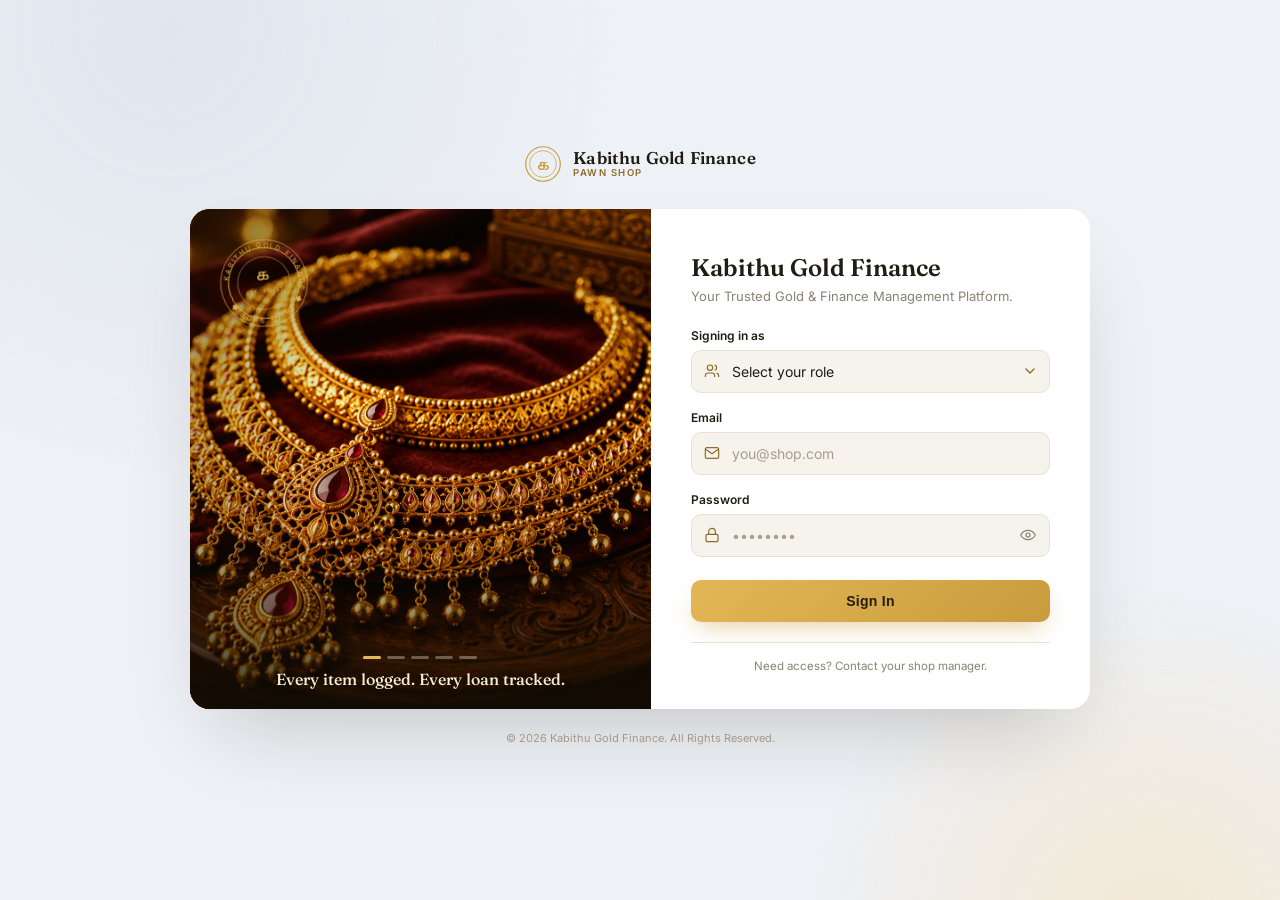
==== frontend/index.html @ 4d939bb2 "Initial production deployment" ====
<!DOCTYPE html>
<html lang="en">
<head>
<meta charset="UTF-8">
<meta name="viewport" content="width=device-width, initial-scale=1.0">
<title>Kabithu Gold Finance</title>
<link rel="stylesheet" href="css/style.css">
</head>
<body>

<div class="bg-blob blob-1" aria-hidden="true"></div>
<div class="bg-blob blob-2" aria-hidden="true"></div>

<main class="page">

  <div class="brandline">
    <svg class="brandline-badge" viewBox="0 0 44 44" aria-hidden="true">
      <circle cx="22" cy="22" r="20" fill="none" stroke="#c89b3c" stroke-width="1.3"/>
      <circle cx="22" cy="22" r="15.5" fill="none" stroke="#c89b3c" stroke-width="0.8"/>
      <text x="22" y="29" text-anchor="middle" font-family="'Fraunces', serif" font-size="18" font-weight="600" fill="#c89b3c">க</text>
    </svg>
    <span class="brandline-word">
      <strong>Kabithu Gold Finance</strong>
      <em>Pawn Shop</em>
    </span>
  </div>

  <div class="login-shell">

    <!-- ---------- Left: photo panel ---------- -->
    <div class="illustration-panel">
      <div class="illu-slideshow" id="illuSlideshow">
        <img
          class="illu-photo is-active"
          src="chain.png"
          alt="Gold bangles, chains and rings laid out on the shop counter"
          loading="eager"
        >
        <img
          class="illu-photo"
          src="pawn.png"
          alt="Illustration of a jewelry balance scale, used to appraise pledged gold"
          loading="lazy"
        >
        <img
          class="illu-photo"
          src="shop.png"
          alt="Illustration of stacked gold bangles"
          loading="lazy"
        >
        <img
          class="illu-photo"
          src="necklace.png"
          alt="Illustration of a gold necklace with pendant, the kind of pledge Kabithu Gold Finance appraises every day"
          loading="lazy"
        >
        <img
          class="illu-photo"
          src="bracelet.jpg"
          alt="Illustration of an open ledger book with handwritten entries and a pen"
          loading="lazy"
        >
      </div>
      <div class="illu-grain" aria-hidden="true"></div>
      <div class="illu-vignette" aria-hidden="true"></div>

      <!-- brass pledge-stamp, the shop's mark on every ticket -->
      <div class="pledge-stamp" aria-hidden="true">
        <svg viewBox="0 0 140 140">
          <defs>
            <path id="stampCircle" d="M 70,70 m -54,0 a 54,54 0 1,1 108,0 a 54,54 0 1,1 -108,0"/>
          </defs>
          <circle cx="70" cy="70" r="66" fill="none" stroke="currentColor" stroke-width="1"/>
          <circle cx="70" cy="70" r="54" fill="none" stroke="currentColor" stroke-width="1.4"/>
          <circle cx="70" cy="70" r="40" fill="none" stroke="currentColor" stroke-width="0.8"/>
          <text font-size="10.4" letter-spacing="2.6" fill="currentColor">
            <textPath href="#stampCircle" startOffset="3%">KABITHU GOLD FINANCE &#9670; PAWN SHOP &#9670;</textPath>
          </text>
          <text x="70" y="66" text-anchor="middle" font-family="'Fraunces', serif" font-size="26" font-weight="600" fill="currentColor">க</text>
          <text x="70" y="86" text-anchor="middle" font-family="'Inter', sans-serif" font-size="8" letter-spacing="1.5" fill="currentColor">EST. TRUST</text>
        </svg>
      </div>

      <div class="illu-dots" id="illuDots" role="tablist" aria-label="Shop photo slideshow"></div>

      <p class="illu-caption">Every item logged. Every loan tracked.</p>
    </div>

    <!-- ---------- Right: credentials panel ---------- -->
    <div class="form-panel">
      <div class="card-heading">
        <h1>Kabithu Gold Finance</h1>
        <p>Your Trusted Gold & Finance Management Platform.</p>
      </div>

      <form id="loginForm" novalidate>

        <div class="field">
          <label for="role">Signing in as</label>
          <div class="input-icon-wrap">
            <svg class="field-icon" viewBox="0 0 24 24" fill="none" stroke="currentColor" stroke-width="1.8">
              <path d="M16 21v-2a4 4 0 0 0-4-4H6a4 4 0 0 0-4 4v2"/>
              <circle cx="9" cy="7" r="4"/>
              <path d="M22 21v-2a4 4 0 0 0-3-3.87"/>
              <path d="M16 3.13a4 4 0 0 1 0 7.75"/>
            </svg>
            <select id="role" name="role" required>
              <option value="" disabled selected>Select your role</option>
              <option value="Manager">Manager</option>
              <option value="Staff">Staff</option>
            </select>
          </div>
        </div>

        <div class="field">
          <label for="email">Email</label>
          <div class="input-icon-wrap">
            <svg class="field-icon" viewBox="0 0 24 24" fill="none" stroke="currentColor" stroke-width="1.8">
              <path d="M4 4h16v16H4z" opacity="0"/>
              <path d="M22 6c0-1.1-.9-2-2-2H4a2 2 0 0 0-2 2v12a2 2 0 0 0 2 2h16a2 2 0 0 0 2-2V6z"/>
              <path d="m22 6-10 7L2 6"/>
            </svg>
            <input type="email" id="email" name="email" placeholder="you@shop.com" autocomplete="username" required>
          </div>
        </div>

        <div class="field">
          <label for="password">Password</label>
          <div class="input-icon-wrap">
            <svg class="field-icon" viewBox="0 0 24 24" fill="none" stroke="currentColor" stroke-width="1.8">
              <rect x="3" y="11" width="18" height="11" rx="2"/>
              <path d="M7 11V7a5 5 0 0 1 10 0v4"/>
            </svg>
            <input type="password" id="password" name="password" class="pw-input" placeholder="••••••••" autocomplete="current-password" required>
            <button type="button" class="toggle-visibility" id="togglePw" aria-label="Show password">
              <svg id="eyeIcon" viewBox="0 0 24 24" fill="none" stroke="currentColor" stroke-width="1.8">
                <path d="M1 12s4-7 11-7 11 7 11 7-4 7-11 7-11-7-11-7z"/>
                <circle cx="12" cy="12" r="3"/>
              </svg>
            </button>
          </div>
        </div>

        <div class="error-banner" id="errorBanner" role="alert">
          <svg viewBox="0 0 24 24" fill="none" stroke="currentColor" stroke-width="2">
            <circle cx="12" cy="12" r="10"/>
            <line x1="12" y1="8" x2="12" y2="12"/>
            <line x1="12" y1="16" x2="12.01" y2="16"/>
          </svg>
          <span id="errorText">Something went wrong.</span>
        </div>

        <button type="submit" class="submit-btn" id="submitBtn">
          <span class="spinner"></span>
          <span class="submit-label">Sign In</span>
        </button>

      </form>

      <div class="card-footer">
        <p>Need access? Contact your shop manager.</p>
      </div>
    </div>

  </div>

  <p class="page-footer">&copy; 2026 Kabithu Gold Finance. All Rights Reserved.</p>
</main>

<script src="slideshow.js"></script>
<script src="js/login.js"></script>
</body>
</html>
---- frontend/css/style.css ----
/* =========================================================
   Pawn Shop ERP — Login (split layout: illustration + form)
   Light theme with brass/gold accents, tying back to the
   pawnbroker's ledger and jewelry-counter world.
   ========================================================= */

@import url('https://fonts.googleapis.com/css2?family=Fraunces:opsz,wght@9..144,400;9..144,500;9..144,600&family=Inter:wght@400;500;600;700&display=swap');

:root {
  --bg-page: #eef1f6;
  --blob-1: #dfe6ee;
  --blob-2: #f3e8d3;
  --panel-white: #ffffff;
  --illu-bg-a: #faedd2;
  --illu-bg-b: #f3d9a4;
  --ink: #221d14;
  --muted: #8a8272;
  --line: #e7e1d4;
  --field-bg: #f6f3ec;
  --brass: #c89b3c;
  --brass-bright: #e3b756;
  --brass-dim: #8c6e28;
  --maroon: #7c2a28;
  --error: #b23a2e;
  --error-bg: #fbeae8;
  --focus-ring: rgba(200, 155, 60, 0.28);
  --radius: 10px;
}

* { box-sizing: border-box; }
html, body { height: 100%; margin: 0; }

body {
  font-family: 'Inter', -apple-system, sans-serif;
  color: var(--ink);
  background: var(--bg-page);
  min-height: 100%;
  position: relative;
}

/* ---------- Soft background blobs ---------- */
.bg-blob {
  position: fixed;
  border-radius: 50%;
  filter: blur(2px);
  pointer-events: none;
  z-index: 0;
}
.blob-1 {
  width: 900px; height: 900px;
  top: -420px; left: -280px;
  background: radial-gradient(circle, var(--blob-1), transparent 70%);
}
.blob-2 {
  width: 700px; height: 700px;
  bottom: -380px; right: -220px;
  background: radial-gradient(circle, var(--blob-2), transparent 70%);
}

/* ---------- Page shell ---------- */
.page {
  position: relative;
  z-index: 1;
  min-height: 100vh;
  display: flex;
  flex-direction: column;
  align-items: center;
  justify-content: center;
  padding: 48px 20px;
  overflow-x: hidden; /* clip the decorative .bg-blob circles, scoped to the login page only */
}

.brandline {
  display: flex;
  align-items: center;
  gap: 11px;
  margin-bottom: 26px;
}
.brandline-badge { width: 38px; height: 38px; flex-shrink: 0; }
.brandline-word {
  display: flex;
  flex-direction: column;
  line-height: 1.05;
}
.brandline-word strong {
  font-family: 'Fraunces', serif;
  font-weight: 600;
  font-size: 17px;
  color: var(--ink);
  letter-spacing: 0.01em;
}
.brandline-word em {
  font-style: normal;
  font-family: 'Inter', sans-serif;
  font-weight: 600;
  font-size: 9.5px;
  letter-spacing: 0.16em;
  text-transform: uppercase;
  color: var(--brass-dim);
  margin-top: 2px;
}

/* ---------- Split card ---------- */
.login-shell {
  width: 100%;
  max-width: 900px;
  background: var(--panel-white);
  border-radius: 20px;
  box-shadow: 0 40px 80px -30px rgba(30, 25, 10, 0.22);
  display: grid;
  grid-template-columns: 1.05fr 1fr;
  overflow: hidden;
}

/* Standalone card utility - used by dashboard.html (no split layout) */
.card {
  width: 100%;
  max-width: 420px;
  background: var(--panel-white);
  border-radius: 20px;
  box-shadow: 0 40px 80px -30px rgba(30, 25, 10, 0.22);
  padding: 40px 34px;
}

/* ---------- Left: photo panel ---------- */
.illustration-panel {
  position: relative;
  background: #1a1409;
  padding: 0;
  display: flex;
  flex-direction: column;
  align-items: center;
  justify-content: flex-end;
  overflow: hidden;
  min-height: 480px;
}

.illu-photo {
  position: absolute;
  inset: 0;
  width: 100%;
  height: 100%;
  object-fit: cover;
  object-position: 60% 40%;
  filter: saturate(1.04) contrast(1.02);
  opacity: 0;
  transition: opacity 1.1s ease;
}
.illu-photo.is-active { opacity: 1; }

/* subtle film-grain texture over the photo, for a less "stock" finish */
.illu-grain {
  position: absolute;
  inset: 0;
  opacity: 0.16;
  mix-blend-mode: overlay;
  background-image: url("data:image/svg+xml,%3Csvg xmlns='http://www.w3.org/2000/svg' width='120' height='120'%3E%3Cfilter id='n'%3E%3CfeTurbulence type='fractalNoise' baseFrequency='0.85' numOctaves='2' stitchTiles='stitch'/%3E%3C/filter%3E%3Crect width='100%25' height='100%25' filter='url(%23n)'/%3E%3C/svg%3E");
  pointer-events: none;
}

/* warm vignette so the brass stamp + caption stay legible over any photo */
.illu-vignette {
  position: absolute;
  inset: 0;
  background:
    linear-gradient(0deg, rgba(20,14,4,0.82) 0%, rgba(20,14,4,0.15) 38%, rgba(20,14,4,0.05) 60%, rgba(20,14,4,0.28) 100%),
    linear-gradient(100deg, rgba(20,14,4,0.35) 0%, transparent 32%);
  pointer-events: none;
}

/* the pledge stamp — a brass circular seal, like the mark on a pawn ticket */
.pledge-stamp {
  position: absolute;
  top: 28px;
  left: 28px;
  width: 92px;
  height: 92px;
  color: var(--brass-bright);
  opacity: 0.92;
  transform: rotate(-8deg);
  filter: drop-shadow(0 2px 6px rgba(0,0,0,0.35));
  z-index: 2;
}
.pledge-stamp svg { width: 100%; height: 100%; }

.illu-caption {
  position: relative;
  z-index: 2;
  margin: 0;
  padding: 0 28px 20px;
  font-family: 'Fraunces', serif;
  font-size: 16px;
  font-weight: 500;
  color: #f7ecd4;
  text-align: left;
  text-shadow: 0 1px 8px rgba(0,0,0,0.4);
}

.illu-credit {
  position: relative;
  z-index: 2;
  margin: 0;
  padding: 0 28px 20px;
  font-size: 10.5px;
  color: rgba(247,236,212,0.55);
  text-align: left;
}

/* slideshow progress dots */
.illu-dots {
  position: relative;
  z-index: 2;
  display: flex;
  gap: 6px;
  padding: 0 28px 10px;
}
.illu-dots button {
  width: 18px;
  height: 3px;
  border-radius: 2px;
  border: none;
  background: rgba(247,236,212,0.35);
  padding: 0;
  cursor: pointer;
  overflow: hidden;
  position: relative;
}
.illu-dots button::after {
  content: '';
  position: absolute;
  inset: 0;
  background: var(--brass-bright);
  transform-origin: left;
  transform: scaleX(0);
}
.illu-dots button.is-active::after {
  animation: dotFill 5s linear forwards;
}
@keyframes dotFill { from { transform: scaleX(0); } to { transform: scaleX(1); } }

/* ---------- Right: form panel ---------- */
.form-panel {
  padding: 44px 40px 36px;
  display: flex;
  flex-direction: column;
  justify-content: center;
}

.card-heading { margin: 0 0 24px; }
.card-heading h1 {
  font-family: 'Fraunces', serif;
  font-size: 24px;
  font-weight: 600;
  margin: 0 0 6px;
  color: var(--ink);
}
.card-heading p {
  margin: 0;
  font-size: 13px;
  color: var(--muted);
}

form { display: flex; flex-direction: column; gap: 17px; }

.field label {
  display: block;
  font-size: 12px;
  font-weight: 600;
  color: var(--ink);
  margin-bottom: 7px;
}

/* ---------- Inputs with leading icon ---------- */
.input-icon-wrap {
  position: relative;
  display: flex;
  align-items: center;
}

.field-icon {
  position: absolute;
  left: 13px;
  width: 16px;
  height: 16px;
  color: var(--brass-dim);
  pointer-events: none;
}

input[type="email"],
input[type="password"],
input.pw-input,
select#role {
  width: 100%;
  background: var(--field-bg);
  border: 1px solid var(--line);
  border-radius: var(--radius);
  color: var(--ink);
  font-family: 'Inter', sans-serif;
  font-size: 14px;
  padding: 12px 14px 12px 40px;
  transition: border-color 0.15s ease, box-shadow 0.15s ease, background 0.15s ease;
}

input::placeholder { color: #a89f8a; }

input:focus, select#role:focus {
  outline: none;
  border-color: var(--brass);
  background: #fffdf8;
  box-shadow: 0 0 0 3px var(--focus-ring);
}

select#role {
  appearance: none;
  -webkit-appearance: none;
  cursor: pointer;
  padding-right: 36px;
  background-image:
    url('data:image/svg+xml;utf8,<svg xmlns="http://www.w3.org/2000/svg" width="10" height="6" viewBox="0 0 10 6"><path d="M1 1l4 4 4-4" stroke="%238c6e28" stroke-width="1.4" fill="none" stroke-linecap="round" stroke-linejoin="round"/></svg>');
  background-repeat: no-repeat;
  background-position: right 14px center;
}

.password-wrap { display: contents; } /* legacy selector safety, unused now */

.input-icon-wrap input.pw-input { padding-right: 40px; }

.toggle-visibility {
  position: absolute;
  right: 8px;
  background: none;
  border: none;
  color: var(--muted);
  cursor: pointer;
  padding: 6px;
  display: flex;
  border-radius: 6px;
}
.toggle-visibility:hover { color: var(--brass); }
.toggle-visibility svg { width: 16px; height: 16px; }

/* ---------- Submit button ---------- */
.submit-btn {
  margin-top: 6px;
  background: linear-gradient(135deg, var(--brass-bright), var(--brass));
  color: #241d0d;
  border: none;
  border-radius: var(--radius);
  padding: 13px 16px;
  font-size: 14px;
  font-weight: 700;
  letter-spacing: 0.02em;
  cursor: pointer;
  transition: filter 0.15s ease, transform 0.05s ease, box-shadow 0.15s ease;
  display: flex;
  align-items: center;
  justify-content: center;
  gap: 8px;
  box-shadow: 0 10px 24px -8px rgba(200, 155, 60, 0.55);
}
.submit-btn:hover { filter: brightness(1.05); }
.submit-btn:active { transform: translateY(1px); }
.submit-btn:disabled { opacity: 0.6; cursor: not-allowed; filter: none; box-shadow: none; }

.spinner {
  width: 14px;
  height: 14px;
  border: 2px solid rgba(36,29,13,0.3);
  border-top-color: #241d0d;
  border-radius: 50%;
  animation: spin 0.7s linear infinite;
  display: none;
}
.submit-btn.loading .spinner { display: inline-block; }
.submit-btn.loading .submit-label { opacity: 0.7; }

@keyframes spin { to { transform: rotate(360deg); } }

/* ---------- Error banner ---------- */
.error-banner {
  display: none;
  align-items: flex-start;
  gap: 8px;
  background: var(--error-bg);
  border: 1px solid #f2c6c0;
  color: var(--error);
  font-size: 12.5px;
  padding: 10px 12px;
  border-radius: var(--radius);
  line-height: 1.45;
}
.error-banner.visible { display: flex; }
.error-banner svg { width: 14px; height: 14px; flex-shrink: 0; margin-top: 1px; }

/* ---------- Footer ---------- */
.card-footer {
  margin-top: 20px;
  padding-top: 16px;
  border-top: 1px solid var(--line);
  text-align: center;
}
.card-footer p { margin: 0; font-size: 11.5px; color: var(--muted); }

.page-footer {
  text-align: center;
  margin-top: 22px;
  font-size: 11px;
  color: #a39a86;
}

@media (prefers-reduced-motion: reduce) {
  .spinner { animation: none; }
  .illu-photo { transition: none; }
  .illu-dots button::after { animation: none !important; }
  * { transition: none !important; }
}

/* ---------- Responsive: stack on small screens ---------- */
@media (max-width: 760px) {
  .login-shell {
    grid-template-columns: 1fr;
    max-width: 420px;
  }
  .illustration-panel { min-height: 220px; }
  .pledge-stamp { width: 72px; height: 72px; top: 18px; left: 18px; }
  .illu-caption { font-size: 14px; padding: 0 20px 4px; }
  .illu-credit { padding: 0 20px 14px; }
  .form-panel { padding: 32px 24px 28px; }
}

@media (max-width: 420px) {
  .page { padding: 32px 14px; }
}

/* =========================================================
   Dashboard / Workspace (app-shell)
   ========================================================= */

.app-shell {
  min-height: 100vh;
  display: flex;
  flex-direction: column;
  background: var(--bg-page);
}

/* ---------- Topbar ---------- */
#topbar {
  display: flex;
  align-items: center;
  justify-content: space-between;
  gap: 16px;
  background: var(--panel-white);
  border-bottom: 1px solid var(--line);
  padding: 12px 20px;
  position: sticky;
  top: 0;
  z-index: 30;
}
.topbar-brand {
  display: flex;
  align-items: center;
  gap: 10px;
  font-family: 'Fraunces', serif;
  font-weight: 600;
  font-size: 16px;
  color: var(--ink);
}
.badge-mark {
  width: 30px;
  height: 30px;
  flex-shrink: 0;
}
.topbar-right {
  display: flex;
  align-items: center;
  gap: 14px;
}
.searchbar {
  width: 260px;
  max-width: 40vw;
  background: var(--field-bg);
  border: 1px solid var(--line);
  border-radius: var(--radius);
  padding: 8px 12px;
  font-family: 'Inter', sans-serif;
  font-size: 13px;
  color: var(--ink);
}
.searchbar:focus {
  outline: none;
  border-color: var(--brass);
  background: #fffdf8;
  box-shadow: 0 0 0 3px var(--focus-ring);
}
.who {
  font-size: 12.5px;
  color: var(--muted);
  white-space: nowrap;
}
#tamilToggle {
  min-width: 60px;
  white-space: nowrap;
  text-align: center;
  font-weight: 700;
  color: var(--brass, #c89b3c);
  border-color: var(--brass, #c89b3c);
}
#tamilToggle[aria-pressed="true"] {
  background: var(--brass, #c89b3c);
  color: #fff;
}

/* ---------- Buttons ---------- */
.btn {
  font-family: 'Inter', sans-serif;
  font-size: 13px;
  font-weight: 600;
  color: var(--ink);
  background: var(--panel-white);
  border: 1px solid var(--line);
  border-radius: var(--radius);
  padding: 9px 14px;
  cursor: pointer;
  transition: border-color 0.15s ease, background 0.15s ease;
}
.btn:hover { border-color: var(--brass); }
.btn-sm { padding: 6px 11px; font-size: 12.5px; }
.btn-primary {
  background: linear-gradient(135deg, var(--brass-bright), var(--brass));
  color: #241d0d;
  border: none;
  box-shadow: 0 6px 16px -6px rgba(200, 155, 60, 0.55);
}
.btn-primary:hover { filter: brightness(1.05); }
.btn-danger {
  background: var(--panel-white);
  color: var(--error);
  border: 1px solid #e8c4bd;
}
.btn-danger:hover { background: var(--error-bg); border-color: var(--error); }

/* ---------- Layout: sidebar + main ---------- */
#layout {
  flex: 1;
  display: flex;
  align-items: stretch;
  min-height: calc(100vh - 57px);
}

#sidebar {
  width: 210px;
  flex-shrink: 0;
  background: var(--panel-white);
  border-right: 1px solid var(--line);
  padding: 14px 10px;
  display: flex;
  flex-direction: column;
  gap: 2px;

  /* Keep sidebar visible for the full viewport */
  position: sticky;
  top: 57px;
  height: calc(100vh - 57px);
  overflow-y: auto;
}

#sidebar button {
  text-align: left;
  background: none;
  border: none;
  border-radius: 8px;
  padding: 10px 14px;
  font-family: 'Inter', sans-serif;
  font-size: 13.5px;
  font-weight: 500;
  color: var(--ink);
  cursor: pointer;
}

#sidebar button:hover { background: var(--field-bg); }
#sidebar button.active {
  background: var(--illu-bg-a);
  color: var(--brass-dim);
  font-weight: 600;
}

#main {
  flex: 1;
  min-width: 0;
  padding: 24px 28px 60px;
}

/* ---------- Mobile sidebar ---------- */
@media (max-width: 860px) {
  #sidebar {
    position: fixed;
    top: 57px;
    left: 0;
    bottom: 0;
    height: auto;
    min-height: 0;
    transform: translateX(-100%);
    transition: transform 0.2s ease;
    z-index: 25;
    box-shadow: 12px 0 24px -12px rgba(0,0,0,0.15);
    overflow-y: auto;
  }

  #sidebar.open { transform: translateX(0); }
  .searchbar { display: none; }
  #main { padding: 18px 16px 60px; }
}

/* ---------- Headings / text helpers ---------- */
#main h2 {
  font-family: 'Fraunces', serif;
  font-weight: 600;
  font-size: 21px;
  color: var(--ink);
  margin: 0;
}
#main h3 {
  font-family: 'Fraunces', serif;
  font-weight: 600;
  font-size: 15px;
  color: var(--ink);
  margin: 22px 0 10px;
}
.toprow {
  display: flex;
  align-items: center;
  justify-content: space-between;
  flex-wrap: wrap;
  gap: 10px;
  margin-bottom: 4px;
}
.muted { color: var(--muted); font-size: 13px; }
.loading-row { color: var(--muted); font-size: 13px; padding: 20px 0; }

/* ---------- Metric grid ---------- */
.grid { display: grid; gap: 14px; }
.grid-4 { grid-template-columns: repeat(4, 1fr); }
@media (max-width: 900px) { .grid-4 { grid-template-columns: repeat(2, 1fr); } }
@media (max-width: 480px) { .grid-4 { grid-template-columns: 1fr; } }

.metric {
  background: var(--panel-white);
  border: 1px solid var(--line);
  border-radius: 14px;
  padding: 16px 18px;
}
.metric .label {
  font-size: 12px;
  color: var(--muted);
  margin-bottom: 6px;
}
.metric .value {
  font-family: 'Fraunces', serif;
  font-size: 21px;
  font-weight: 600;
  color: var(--ink);
}

/* ---------- Cards / tables (dashboard context) ---------- */
#main .card {
  max-width: none;
  width: auto;
  box-shadow: none;
  border: 1px solid var(--line);
  border-radius: 14px;
  padding: 0;
  overflow: hidden;
}

table {
  width: 100%;
  border-collapse: collapse;
  font-size: 13.5px;
}
thead th {
  text-align: left;
  font-size: 11.5px;
  font-weight: 600;
  letter-spacing: 0.02em;
  text-transform: uppercase;
  color: var(--muted);
  background: var(--field-bg);
  padding: 10px 16px;
  border-bottom: 1px solid var(--line);
}
tbody td {
  padding: 12px 16px;
  border-bottom: 1px solid var(--line);
  color: var(--ink);
}
tbody tr:last-child td { border-bottom: none; }
tbody tr:hover { background: #fbf9f4; }
td a { color: var(--brass-dim); font-weight: 600; text-decoration: none; }
td a:hover { text-decoration: underline; }

/* ---------- Status badges ---------- */
.badge {
  display: inline-block;
  font-size: 11px;
  font-weight: 600;
  padding: 3px 9px;
  border-radius: 999px;
  letter-spacing: 0.01em;
}
.b-blue  { background: #e6eefb; color: #2f5fa8; }
.b-amber { background: #fbf0d9; color: #93711a; }
.b-red   { background: var(--error-bg); color: var(--error); }
.b-green { background: #e5f5ea; color: #1f7a43; }
.b-gray  { background: #eee; color: #6b6b6b; }

/* ---------- Ticket detail ---------- */
.ticket-head {
  display: flex;
  align-items: flex-start;
  justify-content: space-between;
  flex-wrap: wrap;
  gap: 14px;
  margin-bottom: 18px;
}
.ticket-head-id {
  display: flex;
  align-items: center;
  gap: 10px;
  flex-wrap: wrap;
}
.ticket-head-id h2 {
  font-family: 'Fraunces', serif;
  font-weight: 600;
  font-size: 26px;
  color: var(--ink);
  margin: 0;
  letter-spacing: 0.01em;
}
.ticket-actions { display: flex; gap: 8px; flex-wrap: wrap; align-items: center; }
/* The generic "#main select" rule (padding 10px 12px, width 100%) outweighs the plain
   .btn-sm class on #statusSelect because it's ID-scoped, so the status dropdown ended up
   taller and full-width instead of sitting flush with the Print ticket button. This
   ID-scoped override restores the same height/padding/width as the surrounding .btn-sm
   buttons so both sit on one row, aligned. */
#main .ticket-actions select.status-select {
  width: auto;
  flex-shrink: 0;
  padding: 6px 28px 6px 11px;
  font-size: 12.5px;
}
.status-select-wrap {
  display: inline-flex;
  align-items: center;
  gap: 6px;
}
.status-select-label {
  font-size: 11.5px;
  font-weight: 600;
  color: var(--muted, #8a7f68);
  text-transform: uppercase;
  letter-spacing: 0.03em;
}
/* View-only users (no 'edit' permission) still see the current status, just
   can't change it — style the disabled state like a badge rather than a greyed-out
   broken control. */
#main .ticket-actions select.status-select:disabled {
  opacity: 1;
  color: var(--ink);
  background: var(--panel-white);
  cursor: default;
}

.ticket-summary-strip {
  display: grid;
  grid-template-columns: repeat(3, 1fr);
  gap: 14px;
  margin-bottom: 22px;
}
@media (max-width: 720px) { .ticket-summary-strip { grid-template-columns: 1fr; } }
.ticket-summary-card {
  background: var(--panel-white);
  border: 1px solid var(--line);
  border-top: 3px solid var(--brass);
  border-radius: 14px;
  padding: 16px 18px;
}
.ticket-summary-card .label {
  font-size: 11.5px;
  text-transform: uppercase;
  letter-spacing: 0.04em;
  color: var(--muted);
  margin-bottom: 6px;
}
.ticket-summary-card .value {
  font-family: 'Fraunces', serif;
  font-size: 24px;
  font-weight: 600;
  color: var(--ink);
}
.ticket-summary-card.is-warn { border-top-color: var(--error); }
.ticket-summary-card.is-warn .value { color: var(--error); }

.kv-card {
  background: var(--panel-white);
  border: 1px solid var(--line);
  border-radius: 14px;
  padding: 20px 22px 8px;
}
.kv-card > h3 { margin: 0 0 6px; }
.kv-list { display: flex; flex-direction: column; }
.kv-row {
  display: flex;
  align-items: baseline;
  justify-content: space-between;
  gap: 16px;
  padding: 11px 0;
  border-bottom: 1px solid var(--line);
}
.kv-row:last-child { border-bottom: none; }
.kv-row .kv-label {
  font-size: 12.5px;
  color: var(--muted);
  white-space: nowrap;
}
.kv-row .kv-value {
  font-size: 14px;
  color: var(--ink);
  font-weight: 500;
  text-align: right;
}
.kv-row .kv-value a { color: var(--brass-dim); font-weight: 600; text-decoration: none; }
.kv-row .kv-value a:hover { text-decoration: underline; }
.kv-row.kv-total {
  margin: 6px -22px -1px;
  padding: 13px 22px;
  background: var(--field-bg);
  border-bottom: none;
  border-top: 1px solid var(--line);
}
.kv-row.kv-total .kv-label { color: var(--ink); font-weight: 600; font-size: 13px; }
.kv-row.kv-total .kv-value { font-family: 'Fraunces', serif; font-size: 18px; font-weight: 600; }
.kv-row.kv-balance .kv-value { color: var(--brass-dim); }

.qr-card {
  background: var(--panel-white);
  border: 1px solid var(--line);
  border-radius: 14px;
  padding: 24px;
  text-align: center;
  display: flex;
  flex-direction: column;
  align-items: center;
  justify-content: center;
}
.qr-card h3 { margin-top: 0; }
.qr-frame {
  background: var(--panel-white);
  border: 1px solid var(--line);
  border-radius: 10px;
  padding: 14px;
  display: inline-flex;
  margin: 6px 0 12px;
}

/* ---------- Toast ---------- */
.toast {
  background: #26311f;
  color: #f3f7ec;
  border-radius: 10px;
  padding: 11px 16px;
  font-size: 13px;
  margin-bottom: 14px;
  box-shadow: 0 10px 24px -10px rgba(0,0,0,0.35);
}
.toast.error { background: var(--maroon); color: #fdf0ef; }

/* ---------- Generic form controls inside dashboard views ---------- */
#main label,
.modal-bg label {
  display: block;
  font-size: 12px;
  font-weight: 600;
  color: var(--ink);
  margin: 12px 0 6px;
}
#main input,
#main select,
#main textarea,
.modal-bg input,
.modal-bg select,
.modal-bg textarea {
  width: 100%;
  background: var(--field-bg);
  border: 1px solid var(--line);
  border-radius: var(--radius);
  color: var(--ink);
  font-family: 'Inter', sans-serif;
  font-size: 13.5px;
  padding: 10px 12px;
}
#main input:focus,
#main select:focus,
#main textarea:focus,
.modal-bg input:focus,
.modal-bg select:focus,
.modal-bg textarea:focus {
  outline: none;
  border-color: var(--brass);
  background: #fffdf8;
  box-shadow: 0 0 0 3px var(--focus-ring);
}
.modal-bg .card { box-shadow: 0 40px 80px -30px rgba(30,25,10,0.28); }
/* NOTE: "#main .card" below is an ID-scoped rule (padding:0, border, etc. — meant for
   table-wrapper cards) and its specificity beats plain ".modal-bg .card"/".card" rules
   even when declared later. Modal cards live inside #main, so they need an equally
   ID-scoped override here or their padding collapses to 0 and fields butt up against
   the card edge — this was the root cause of the misaligned "New customer" modal. */
#main .modal-bg .card {
  padding: 32px 32px 28px;
  overflow-y: auto;
}
/* Same fix for standalone form cards outside modals (e.g. Settings) */
#main .card.form-card {
  padding: 26px 28px 28px;
  overflow: visible;
}
.modal-bg h3:first-child { margin-top: 0; }

/* ---------- Form grid (two-column modal forms: customer / ticket) ---------- */
.form-grid {
  display: grid;
  grid-template-columns: 1fr 1fr;
  column-gap: 18px;
  row-gap: 16px;
  margin: 18px 0 4px;
}
.form-grid .field { min-width: 0; } /* prevents grid items from overflowing their track */
.form-grid .field-full { grid-column: 1 / -1; }
/* ID-scoped to beat "#main label { margin: 12px 0 6px }" */
#main .form-grid .field label {
  margin: 0 0 6px;
}
.form-grid .field input,
.form-grid .field select,
.form-grid .field textarea {
  margin: 0;
  box-sizing: border-box;
}
@media (max-width: 560px) {
  .form-grid { grid-template-columns: 1fr; }
}

/* ---------- Field-level validation states ---------- */
.field-err {
  display: block;
  min-height: 0;
  font-size: 11px;
  font-weight: 500;
  color: var(--error);
  margin-top: 4px;
}
.form-grid .field.invalid input,
.form-grid .field.invalid select,
.form-grid .field.invalid textarea,
.field.invalid input,
.field.invalid select,
.field.invalid textarea {
  border-color: var(--error);
  background: var(--error-bg);
}
.field.invalid input:focus,
.field.invalid select:focus,
.field.invalid textarea:focus {
  box-shadow: 0 0 0 3px rgba(178, 58, 46, 0.18);
}

/* ---------- Read-only / auto-generated fields (e.g. Customer ID preview) ---------- */
.field-hint {
  display: block;
  font-size: 11px;
  color: var(--muted);
  margin-top: 5px;
}
.form-grid .field input:disabled,
.field input:disabled {
  background: #ece6d6;
  color: var(--muted);
  border-style: dashed;
  cursor: not-allowed;
}

/* ---------- Checkbox row (e.g. acknowledgement line) ---------- */
.checkbox-row {
  display: flex;
  align-items: flex-start;
  gap: 9px;
  margin: 16px 0 0;
  font-size: 12.5px;
  font-weight: 500;
  line-height: 1.5;
  color: var(--ink);
  cursor: pointer;
}
.checkbox-row input[type="checkbox"] {
  width: 16px;
  height: 16px;
  flex-shrink: 0;
  margin-top: 2px;
  accent-color: var(--brass);
  cursor: pointer;
}

/* ---------- Customer detail header ---------- */
.detail-header {
  display: flex;
  align-items: center;
  justify-content: space-between;
  flex-wrap: wrap;
  gap: 14px;
}
.detail-header-main {
  display: flex;
  align-items: center;
  gap: 16px;
}
.detail-avatar {
  width: 52px;
  height: 52px;
  flex-shrink: 0;
  border-radius: 50%;
  display: flex;
  align-items: center;
  justify-content: center;
  background: linear-gradient(135deg, var(--brass-bright), var(--brass));
  color: #2a2110;
  font-family: 'Fraunces', serif;
  font-weight: 600;
  font-size: 18px;
  letter-spacing: 0.02em;
}
.detail-sub {
  font-size: 13px;
  color: var(--muted);
}
.detail-header-actions {
  display: flex;
  align-items: center;
  gap: 12px;
}

/* ---------- Customer detail info card ---------- */
/* ID-scoped for the same reason as "#main .modal-bg .card" above: "#main .card"
   sets padding:0 for table-wrapper cards, so this needs equal specificity to win. */
#main .card.detail-header {
  padding: 22px 24px;
}

/* ---------- Dashboard hero banner ---------- */
.dashboard-hero {
  position: relative;
  width: 100%;
  height: 180px;
  border-radius: 16px;
  overflow: hidden;
  margin-bottom: 22px;
  box-shadow: 0 16px 32px -18px rgba(30, 25, 10, 0.35);
}
.dashboard-hero img {
  width: 100%;
  height: 100%;
  object-fit: cover;
  object-position: center 65%;
  display: block;
}
.dashboard-hero-overlay {
  position: absolute;
  inset: 0;
  display: flex;
  align-items: flex-end;
  padding: 16px 22px;
  background: linear-gradient(0deg, rgba(20,14,4,0.72) 0%, rgba(20,14,4,0.05) 60%);
}
.dashboard-hero-overlay span {
  font-family: 'Fraunces', serif;
  font-weight: 600;
  font-size: 19px;
  color: #f7ecd4;
  text-shadow: 0 1px 8px rgba(0,0,0,0.4);
}
@media (max-width: 600px) {
  .dashboard-hero { height: 120px; }
}
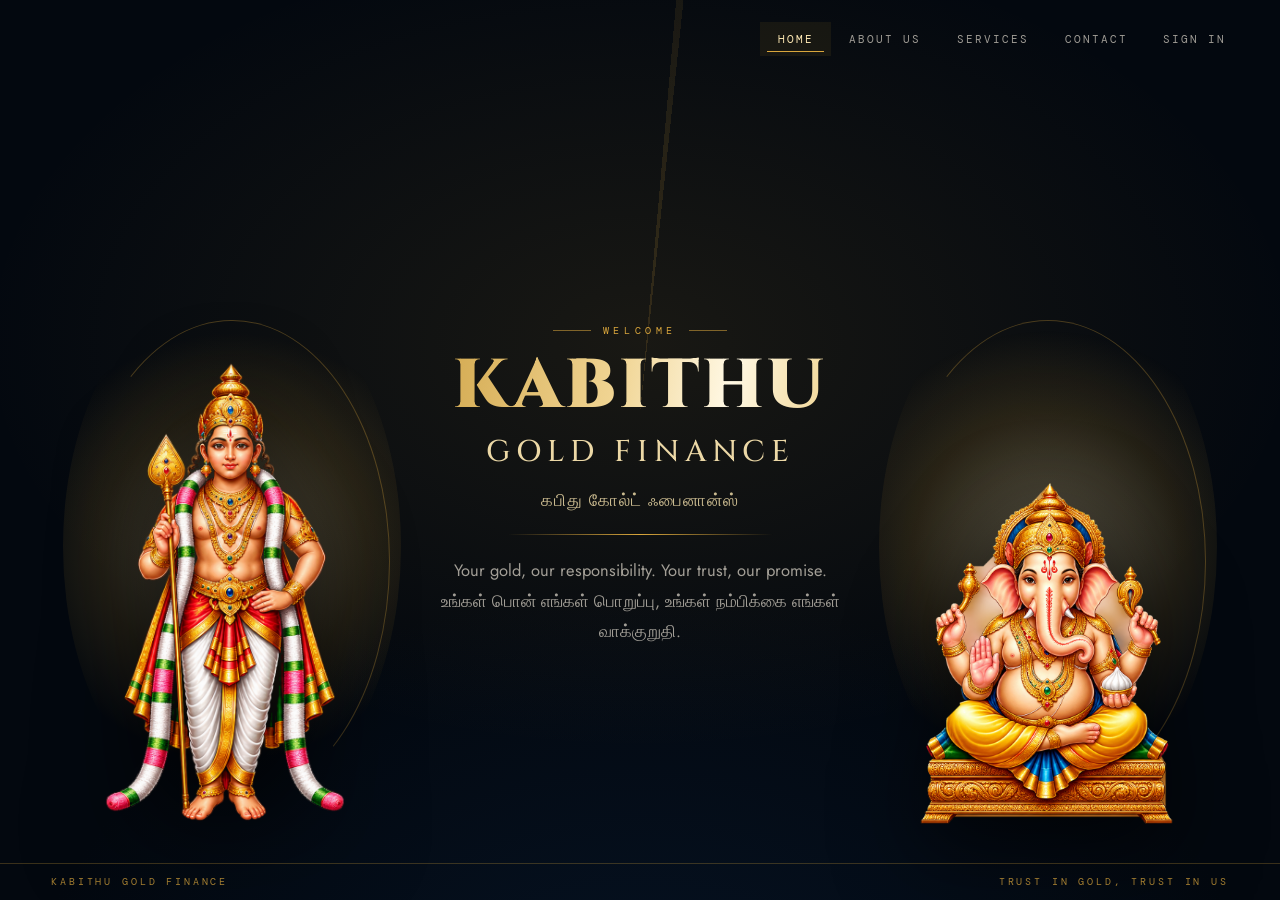
==== commit df54bc09: "Updated frontend changes" ====
--- a/frontend/index.html
+++ b/frontend/index.html
@@ -1,173 +1,216 @@
 <!DOCTYPE html>
 <html lang="en">
 <head>
-<meta charset="UTF-8">
-<meta name="viewport" content="width=device-width, initial-scale=1.0">
+<meta charset="UTF-8" />
+<meta name="viewport" content="width=device-width, initial-scale=1" />
 <title>Kabithu Gold Finance</title>
-<link rel="stylesheet" href="css/style.css">
+<meta name="description" content="Kabithu Gold Finance — gold loans built on trust. Trust in Gold, Trust in Us." />
+<link rel="preconnect" href="https://fonts.googleapis.com" />
+<link rel="preconnect" href="https://fonts.gstatic.com" crossorigin />
+<link href="https://fonts.googleapis.com/css2?family=Cinzel:wght@500;700;900&family=DM+Mono:wght@300;400&family=Jost:wght@300;400&display=swap" rel="stylesheet" />
+<style>
+/* ===== tokens ===== */
+:root{
+  --ink:#03080f;
+  --navy:#061426;
+  --gold:#d9a63c;
+  --gold-lt:#ffeab4;
+  --bone:#f1e9dc;
+  --line:rgba(217,166,60,.26);
+  --serif:'Cinzel',serif;
+  --mono:'DM Mono',ui-monospace,monospace;
+  --sans:'Jost',system-ui,sans-serif;
+  --ease:cubic-bezier(.18,.86,.22,1);
+}
+*{box-sizing:border-box}
+html,body{height:100%}
+body{
+  margin:0;font-family:var(--sans);color:var(--bone);overflow:hidden;
+  background:
+    radial-gradient(1000px 620px at 50% 38%,rgba(217,166,60,.10),transparent 66%),
+    radial-gradient(900px 700px at 50% 120%,rgba(6,20,38,.95),transparent 70%),
+    var(--ink);
+}
+img{display:block;max-width:100%}
+
+/* ===== living gold field (blinks + drifts behind everything) ===== */
+.field{position:fixed;inset:0;z-index:0;pointer-events:none;overflow:hidden}
+/* rotating ray fan */
+.rays{
+  position:absolute;top:46%;left:50%;width:170vmax;aspect-ratio:1;transform:translate(-50%,-50%);
+  background:conic-gradient(from 0deg,
+    transparent 0 5deg, rgba(217,166,60,.16) 5deg 6deg, transparent 6deg 16deg);
+  animation:turn 120s linear infinite, flick 6s ease-in-out infinite;
+  mask:radial-gradient(circle,rgba(0,0,0,.9) 8%,transparent 58%);
+}
+@keyframes turn{to{transform:translate(-50%,-50%) rotate(360deg)}}
+@keyframes flick{0%,100%{opacity:.35}42%{opacity:.9}55%{opacity:.5}70%{opacity:.95}}
+/* reflected sheen that sweeps left to right, like light off metal */
+.sheen{
+  position:absolute;top:0;bottom:0;width:46vw;left:-60vw;
+  background:linear-gradient(100deg,transparent,rgba(255,234,180,.13) 45%,rgba(255,255,255,.05) 55%,transparent);
+  transform:skewX(-14deg);animation:sweep 9s var(--ease) infinite;
+}
+@keyframes sweep{0%{left:-60vw}55%,100%{left:120vw}}
+
+/* ===== top-right nav pills ===== */
+.tabs{
+  position:fixed;top:0;right:0;z-index:5;
+  display:flex;flex-direction:row;align-items:center;justify-content:flex-end;gap:0;
+  padding:clamp(12px,2.2vw,22px) clamp(14px,2.8vw,36px);
+}
+.tabs a{
+  position:relative;display:flex;align-items:center;gap:10px;
+  padding:10px clamp(12px,1.4vw,20px);
+  font-family:var(--mono);font-size:11px;letter-spacing:.18em;text-transform:uppercase;
+  color:rgba(241,233,220,.65);text-decoration:none;
+  transition:color .45s var(--ease),background .45s var(--ease);
+}
+.tabs a::after{
+  content:"";position:absolute;left:10%;right:10%;bottom:4px;height:1px;background:var(--gold);
+  transform:scaleX(0);transform-origin:center;transition:transform .45s var(--ease);
+}
+.tabs a:hover,.tabs a.on{color:var(--gold-lt);background:rgba(217,166,60,.08)}
+.tabs a:hover::after,.tabs a.on::after{transform:scaleX(1)}
+
+/* ===== stage ===== */
+.stage{
+  position:relative;z-index:2;height:100%;
+  padding:clamp(72px,9vw,120px) clamp(18px,4vw,56px) clamp(22px,4vw,44px);
+  display:grid;grid-template-columns:1fr minmax(280px,1.5fr) 1fr;align-items:end;
+  gap:clamp(6px,2vw,26px);
+}
+
+/* idols — exact same rendered width & height */
+.idol{
+  position:relative;display:flex;align-items:flex-end;justify-content:center;
+  width:min(22vw,320px);height:min(68vh,640px);
+}
+.idol img{
+  width:100%;height:100%;object-fit:contain;object-position:bottom center;
+  filter:drop-shadow(0 24px 44px rgba(0,0,0,.72))
+}
+.halo{
+  position:absolute;z-index:-1;inset:8% -10% 4%;border-radius:50%;
+  background:radial-gradient(circle,rgba(255,234,180,.34),rgba(217,166,60,.14) 42%,transparent 68%);
+  animation:hb 5.4s ease-in-out infinite;
+}
+.idol:last-of-type .halo{animation-delay:-2.7s}
+@keyframes hb{0%,100%{transform:scale(.94);opacity:.5}50%{transform:scale(1.1);opacity:1}}
+/* thin gold arc ring that rotates around each idol */
+.ring{
+  position:absolute;z-index:-1;inset:15% -6% 6%;border-radius:50%;
+  border:1px solid rgba(217,166,60,.3);border-left-color:transparent;border-bottom-color:transparent;
+  animation:turn 26s linear infinite;
+}
+
+/* centre wordmark */
+.word{text-align:center;align-self:center}
+.top{
+  font-family:var(--mono);font-size:10px;letter-spacing:.46em;text-transform:uppercase;color:var(--gold);
+  display:flex;align-items:center;justify-content:center;gap:12px;
+}
+.top::before,.top::after{content:"";height:1px;width:38px;background:var(--gold);opacity:.55}
+.word h1{
+  margin:18px 0 0;font-family:var(--serif);font-weight:900;line-height:.94;
+  font-size:clamp(34px,5.4vw,76px);letter-spacing:.04em;
+  padding:0 .06em .06em;
+  background:linear-gradient(100deg,#d3a94f 0%,#f0d492 20%,#fff8e4 33%,#efd28c 46%,#c99a3c 66%,#f2d795 86%,#d3a94f 100%);
+  background-size:220% 100%;background-position:0 0;
+  -webkit-background-clip:text;background-clip:text;color:transparent;
+  animation:shimmer 9s ease-in-out infinite;
+}
+@keyframes shimmer{0%{background-position:0 0}50%{background-position:100% 0}100%{background-position:0 0}}
+.word h2{
+  margin:8px 0 0;font-family:var(--serif);font-weight:500;letter-spacing:.2em;
+  font-size:clamp(15px,2.4vw,30px);color:var(--gold-lt);opacity:.92;
+}
+.tamil{margin:16px 0 0;font-size:clamp(12px,1.6vw,17px);letter-spacing:.06em;color:rgba(255,234,180,.78)}
+.hr{margin:22px auto 0;width:min(300px,66%);height:1px;background:linear-gradient(90deg,transparent,var(--gold),transparent)}
+.say{
+  margin:20px auto 0;max-width:46ch;font-size:clamp(13px,1.6vw,16.5px);line-height:1.85;
+  color:rgba(241,233,220,.66);
+}
+.say b{color:var(--gold-lt);font-weight:400}
+
+/* base line */
+.base{
+  position:fixed;left:0;right:0;bottom:0;z-index:4;
+  display:flex;justify-content:space-between;align-items:center;gap:14px;
+  padding:12px clamp(18px,4vw,56px);border-top:1px solid var(--line);
+  font-family:var(--mono);font-size:9.5px;letter-spacing:.3em;text-transform:uppercase;color:rgba(217,166,60,.75);
+}
+
+@media(max-width:860px){
+  body{overflow:auto}
+  .stage{height:auto;min-height:100%;grid-template-columns:1fr 1fr;grid-template-areas:"a b" "w w";
+    padding:96px 18px 74px;align-content:center;row-gap:22px}
+  .idol{width:min(42vw,220px);height:min(34vh,280px);margin:0 auto}
+  .idol:first-of-type{grid-area:a}.idol:last-of-type{grid-area:b}.word{grid-area:w}
+  .tabs{position:fixed;top:0;left:0;right:0;justify-content:space-around;
+    padding:10px 6px;border-bottom:1px solid var(--line);
+    background:linear-gradient(180deg,rgba(3,8,15,.92),rgba(6,20,38,.88))}
+  .tabs a{padding:10px 8px;font-size:9px;letter-spacing:.12em}
+  .tabs a::after{left:8%;right:8%}
+  .base{display:none}
+}
+@media(prefers-reduced-motion:reduce){*{animation:none!important}}
+</style>
 </head>
 <body>
 
-<div class="bg-blob blob-1" aria-hidden="true"></div>
-<div class="bg-blob blob-2" aria-hidden="true"></div>
-
-<main class="page">
-
-  <div class="brandline">
-    <svg class="brandline-badge" viewBox="0 0 44 44" aria-hidden="true">
-      <circle cx="22" cy="22" r="20" fill="none" stroke="#c89b3c" stroke-width="1.3"/>
-      <circle cx="22" cy="22" r="15.5" fill="none" stroke="#c89b3c" stroke-width="0.8"/>
-      <text x="22" y="29" text-anchor="middle" font-family="'Fraunces', serif" font-size="18" font-weight="600" fill="#c89b3c">க</text>
-    </svg>
-    <span class="brandline-word">
-      <strong>Kabithu Gold Finance</strong>
-      <em>Pawn Shop</em>
-    </span>
+<div class="field">
+  <div class="rays"></div>
+  <div class="sheen"></div>
+</div>
+
+<nav class="tabs">
+  <a class="on" href="#">Home</a>
+  <a href="#">About&nbsp;Us</a>
+  <a href="#">Services</a>
+  <a href="#">Contact</a>
+  <a href="login.html">Sign&nbsp;In</a>
+</nav>
+
+<main class="stage">
+  <figure class="idol">
+    <div class="halo"></div><div class="ring"></div>
+    <img src="images/murugan.png" alt="Lord Murugan" />
+  </figure>
+
+  <div class="word">
+    <div class="top">Welcome</div>
+    <h1>KABITHU</h1>
+    <h2>GOLD FINANCE</h2>
+    <div class="tamil">கபிது கோல்ட் ஃபைனான்ஸ்</div>
+    <div class="hr"></div>
+    <p class="say">Your gold, our responsibility. Your trust, our promise.<br>உங்கள் பொன் எங்கள் பொறுப்பு, உங்கள் நம்பிக்கை எங்கள் வாக்குறுதி.</p>
   </div>
 
-  <div class="login-shell">
-
-    <!-- ---------- Left: photo panel ---------- -->
-    <div class="illustration-panel">
-      <div class="illu-slideshow" id="illuSlideshow">
-        <img
-          class="illu-photo is-active"
-          src="chain.png"
-          alt="Gold bangles, chains and rings laid out on the shop counter"
-          loading="eager"
-        >
-        <img
-          class="illu-photo"
-          src="pawn.png"
-          alt="Illustration of a jewelry balance scale, used to appraise pledged gold"
-          loading="lazy"
-        >
-        <img
-          class="illu-photo"
-          src="shop.png"
-          alt="Illustration of stacked gold bangles"
-          loading="lazy"
-        >
-        <img
-          class="illu-photo"
-          src="necklace.png"
-          alt="Illustration of a gold necklace with pendant, the kind of pledge Kabithu Gold Finance appraises every day"
-          loading="lazy"
-        >
-        <img
-          class="illu-photo"
-          src="bracelet.jpg"
-          alt="Illustration of an open ledger book with handwritten entries and a pen"
-          loading="lazy"
-        >
-      </div>
-      <div class="illu-grain" aria-hidden="true"></div>
-      <div class="illu-vignette" aria-hidden="true"></div>
-
-      <!-- brass pledge-stamp, the shop's mark on every ticket -->
-      <div class="pledge-stamp" aria-hidden="true">
-        <svg viewBox="0 0 140 140">
-          <defs>
-            <path id="stampCircle" d="M 70,70 m -54,0 a 54,54 0 1,1 108,0 a 54,54 0 1,1 -108,0"/>
-          </defs>
-          <circle cx="70" cy="70" r="66" fill="none" stroke="currentColor" stroke-width="1"/>
-          <circle cx="70" cy="70" r="54" fill="none" stroke="currentColor" stroke-width="1.4"/>
-          <circle cx="70" cy="70" r="40" fill="none" stroke="currentColor" stroke-width="0.8"/>
-          <text font-size="10.4" letter-spacing="2.6" fill="currentColor">
-            <textPath href="#stampCircle" startOffset="3%">KABITHU GOLD FINANCE &#9670; PAWN SHOP &#9670;</textPath>
-          </text>
-          <text x="70" y="66" text-anchor="middle" font-family="'Fraunces', serif" font-size="26" font-weight="600" fill="currentColor">க</text>
-          <text x="70" y="86" text-anchor="middle" font-family="'Inter', sans-serif" font-size="8" letter-spacing="1.5" fill="currentColor">EST. TRUST</text>
-        </svg>
-      </div>
-
-      <div class="illu-dots" id="illuDots" role="tablist" aria-label="Shop photo slideshow"></div>
-
-      <p class="illu-caption">Every item logged. Every loan tracked.</p>
-    </div>
-
-    <!-- ---------- Right: credentials panel ---------- -->
-    <div class="form-panel">
-      <div class="card-heading">
-        <h1>Kabithu Gold Finance</h1>
-        <p>Your Trusted Gold & Finance Management Platform.</p>
-      </div>
-
-      <form id="loginForm" novalidate>
-
-        <div class="field">
-          <label for="role">Signing in as</label>
-          <div class="input-icon-wrap">
-            <svg class="field-icon" viewBox="0 0 24 24" fill="none" stroke="currentColor" stroke-width="1.8">
-              <path d="M16 21v-2a4 4 0 0 0-4-4H6a4 4 0 0 0-4 4v2"/>
-              <circle cx="9" cy="7" r="4"/>
-              <path d="M22 21v-2a4 4 0 0 0-3-3.87"/>
-              <path d="M16 3.13a4 4 0 0 1 0 7.75"/>
-            </svg>
-            <select id="role" name="role" required>
-              <option value="" disabled selected>Select your role</option>
-              <option value="Manager">Manager</option>
-              <option value="Staff">Staff</option>
-            </select>
-          </div>
-        </div>
-
-        <div class="field">
-          <label for="email">Email</label>
-          <div class="input-icon-wrap">
-            <svg class="field-icon" viewBox="0 0 24 24" fill="none" stroke="currentColor" stroke-width="1.8">
-              <path d="M4 4h16v16H4z" opacity="0"/>
-              <path d="M22 6c0-1.1-.9-2-2-2H4a2 2 0 0 0-2 2v12a2 2 0 0 0 2 2h16a2 2 0 0 0 2-2V6z"/>
-              <path d="m22 6-10 7L2 6"/>
-            </svg>
-            <input type="email" id="email" name="email" placeholder="you@shop.com" autocomplete="username" required>
-          </div>
-        </div>
-
-        <div class="field">
-          <label for="password">Password</label>
-          <div class="input-icon-wrap">
-            <svg class="field-icon" viewBox="0 0 24 24" fill="none" stroke="currentColor" stroke-width="1.8">
-              <rect x="3" y="11" width="18" height="11" rx="2"/>
-              <path d="M7 11V7a5 5 0 0 1 10 0v4"/>
-            </svg>
-            <input type="password" id="password" name="password" class="pw-input" placeholder="••••••••" autocomplete="current-password" required>
-            <button type="button" class="toggle-visibility" id="togglePw" aria-label="Show password">
-              <svg id="eyeIcon" viewBox="0 0 24 24" fill="none" stroke="currentColor" stroke-width="1.8">
-                <path d="M1 12s4-7 11-7 11 7 11 7-4 7-11 7-11-7-11-7z"/>
-                <circle cx="12" cy="12" r="3"/>
-              </svg>
-            </button>
-          </div>
-        </div>
-
-        <div class="error-banner" id="errorBanner" role="alert">
-          <svg viewBox="0 0 24 24" fill="none" stroke="currentColor" stroke-width="2">
-            <circle cx="12" cy="12" r="10"/>
-            <line x1="12" y1="8" x2="12" y2="12"/>
-            <line x1="12" y1="16" x2="12.01" y2="16"/>
-          </svg>
-          <span id="errorText">Something went wrong.</span>
-        </div>
-
-        <button type="submit" class="submit-btn" id="submitBtn">
-          <span class="spinner"></span>
-          <span class="submit-label">Sign In</span>
-        </button>
-
-      </form>
-
-      <div class="card-footer">
-        <p>Need access? Contact your shop manager.</p>
-      </div>
-    </div>
-
-  </div>
-
-  <p class="page-footer">&copy; 2026 Kabithu Gold Finance. All Rights Reserved.</p>
+  <figure class="idol">
+    <div class="halo"></div><div class="ring"></div>
+    <img src="images/ganesha.png" alt="Lord Ganesha" />
+  </figure>
 </main>
 
-<script src="slideshow.js"></script>
-<script src="js/login.js"></script>
+<div class="base">
+  <span>Kabithu Gold Finance</span>
+  <span>Trust in Gold, Trust in Us</span>
+</div>
+
+<script>
+  // active tab highlight
+  document.querySelectorAll('.tabs a').forEach(a=>a.addEventListener('click',e=>{
+    document.querySelectorAll('.tabs a').forEach(x=>x.classList.remove('on'));
+    a.classList.add('on');
+  }));
+
+  // gold reflection follows the pointer across the stage
+  const field=document.querySelector('.field');
+  addEventListener('pointermove',e=>{
+    const x=(e.clientX/innerWidth-.5), y=(e.clientY/innerHeight-.5);
+    field.style.transform=`translate(${x*-18}px,${y*-14}px)`;
+  },{passive:true});
+</script>
 </body>
 </html>
